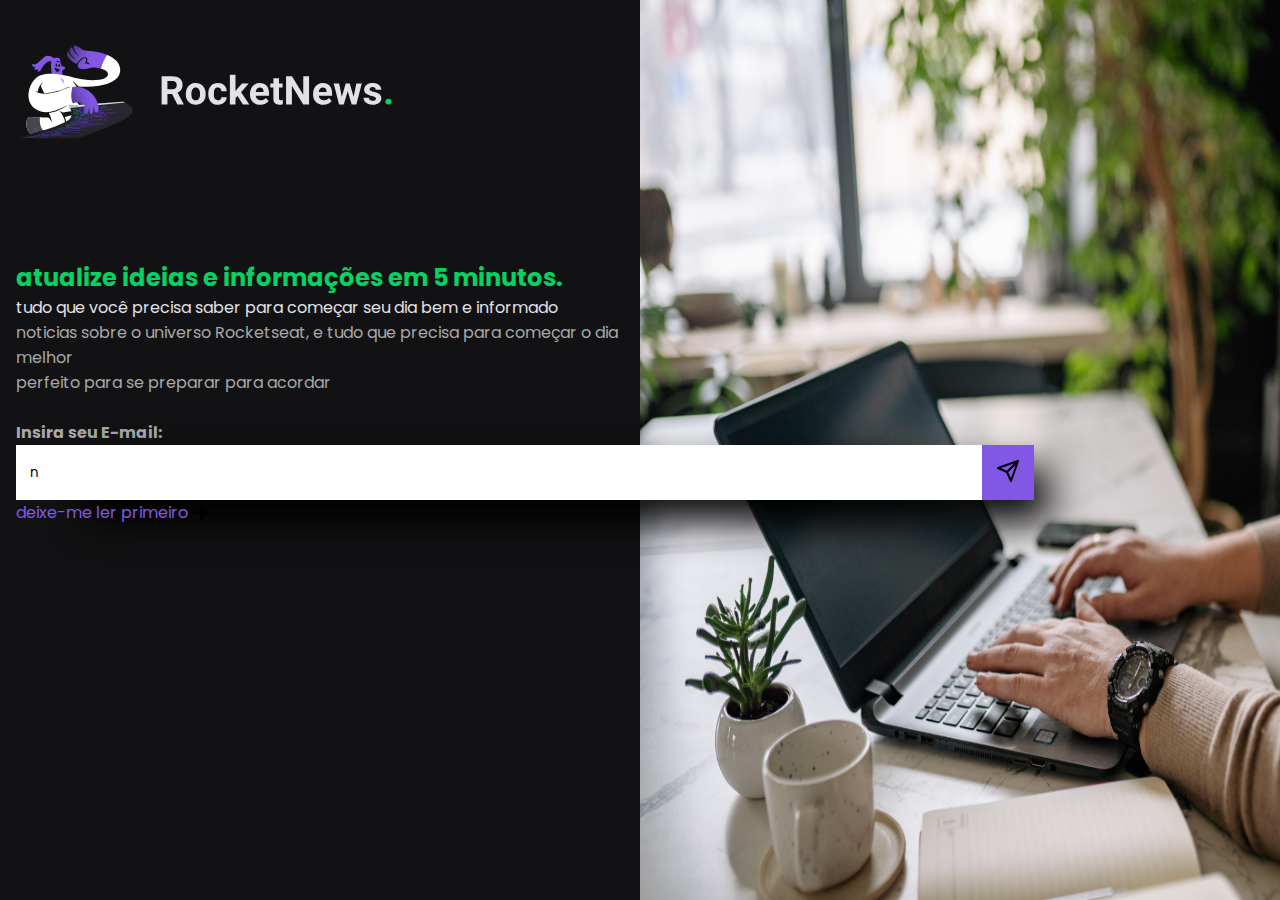
==== RocketNews/inde.html @ b5c35548 "adicionei" ====
<!DOCTYPE html>
<html lang="en">
<head>
    <meta charset="UTF-8">
    <meta http-equiv="X-UA-Compatible" content="IE=edge">
    <meta name="viewport" content="width=device-width, initial-scale=1.0">
    <title>RocketNews</title>
    <link rel="shortcut icon" href="assets/icon.png" type="image/x-icon">
    <link rel="stylesheet" href="style.css">
</head>
<body>
    <div id="fundo">
        <img src="assets/read_news.jpg" alt="" class="old">

        <div id="esquerdo">
            <img src="assets/logo.svg" alt="" class="logo">

            <div>
                <h2 class="destaque">
                    atualize ideias e informações em 5 minutos.
                </h2>

                <div>
                   <p class="destaque2">
                     tudo que você precisa saber para começar seu dia bem e informado  
                   </p>

                   <p class="basico">
                       noticias sobre o universo Rocketseat, e tudo que precisa para começar o dia melhor <br>perfeito para se preparar para acordar
                   </p>

                </div>

                <form action="" class="formulario">
                    <legend>
                       Insira seu E-mail: 
                    </legend>
                    <div class="formu">
                        <input 
                    type="email"
                    placeholder="usuário@Rocketseat.com"
                    minlength="10"
                    maxlength="200"
                    size="80"
                    pattern=".+@RocketSeat\.com"
                    class="email"
                    value="n">

                    <button type="submit" class="button">
                        <img src="assets/avião.svg" alt="">
                    </button>
                    </div>
                    
                </form>

                <div class="rob">
                    <p class="ver">
                        deixe-me ler primeiro
                    </p>
                    <img src="assets/arrow-right.svg" alt="" fill="rgb(130, 87, 229)">
                </div>
            </div>
        </div>
    </div>
</body>
</html>
---- RocketNews/style.css ----
@charset "utf-8";
@import url('https://fonts.googleapis.com/css2?family=Poppins:wght@300&display=swap');

:root {
    --body-bg-color: #121214;
    --text-color: #E1E1E6;
    --title-color: #04D361;
    --form-color: #A8A8A8;
    --bg-button-color: rgb(130, 87, 229);
    --font-family: 'Poppins', sans-serif;
  }

  *{
    margin: 0;
    padding: 0;
    box-sizing: border-box;
  }

  #fundo{
    background-color:var(--body-bg-color);
    display:grid;
    grid-template-areas:
    "1 old";
    grid-template-columns:50%;
    height: 100vh;
  }

  .old{
    text-align: center;
    height:100vh;
    width:107vh;
    grid-area:old;
  }

  .logo{
    height:16%;
    width:62%;  
  }

  #esquerdo{
    margin-top:22px;
    padding-left:16px;
      
  }

  .destaque{
    color: var(--title-color);
    font-family:var(--font-family);
    margin-top: 15%;
  }

  .destaque2{
    color: var(--text-color);
    font-family:var(--font-family);  
  }

  .basico{
    color: var(--form-color);
    font-family:var(--font-family);   
  }

  .formulario{
    color: var(--form-color);
    font-weight: bold; 
    font-family:var(--font-family); 
    margin-top:4%  
  }

  .email{
      padding: 14px;
      font-family:var(--font-family);
      font-style:none; 
      border: none;
      box-shadow: 68px 22px 38px #000000;
      cursor: pointer;
  }

  .button{
    background-color: var(--bg-button-color);
    border: none;
    padding:14px;
  }

  .formu{
    display: flex;
  }

  .rob{
    display: flex;
  }

  .ver{
    color: var(--bg-button-color);
    font-family:var(--font-family);
  }
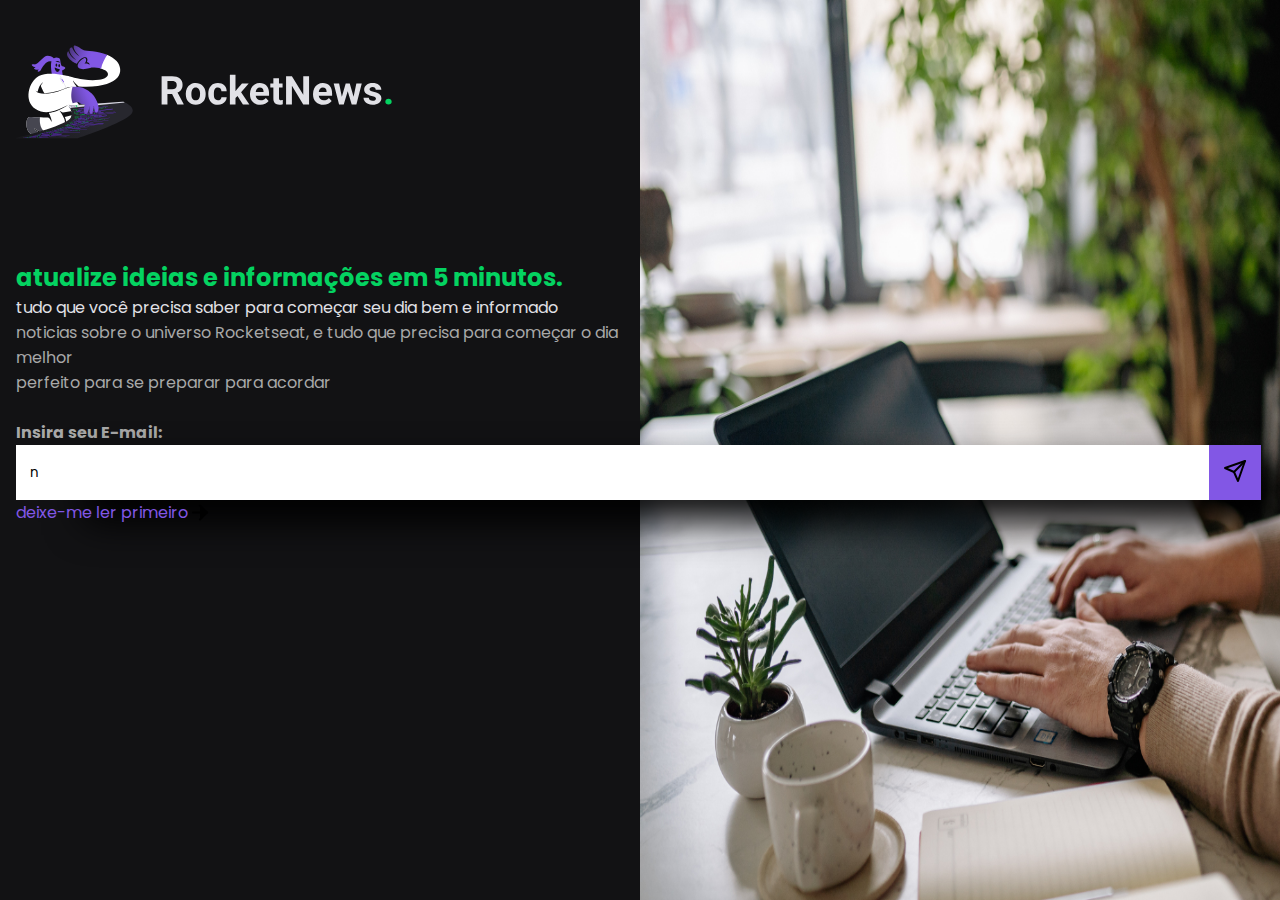
==== commit 8789d8b8: "AJUSTES" ====
--- a/RocketNews/inde.html
+++ b/RocketNews/inde.html
@@ -41,7 +41,7 @@
                     placeholder="usuário@Rocketseat.com"
                     minlength="10"
                     maxlength="200"
-                    size="80"
+                    size="100"
                     pattern=".+@RocketSeat\.com"
                     class="email"
                     value="n">
